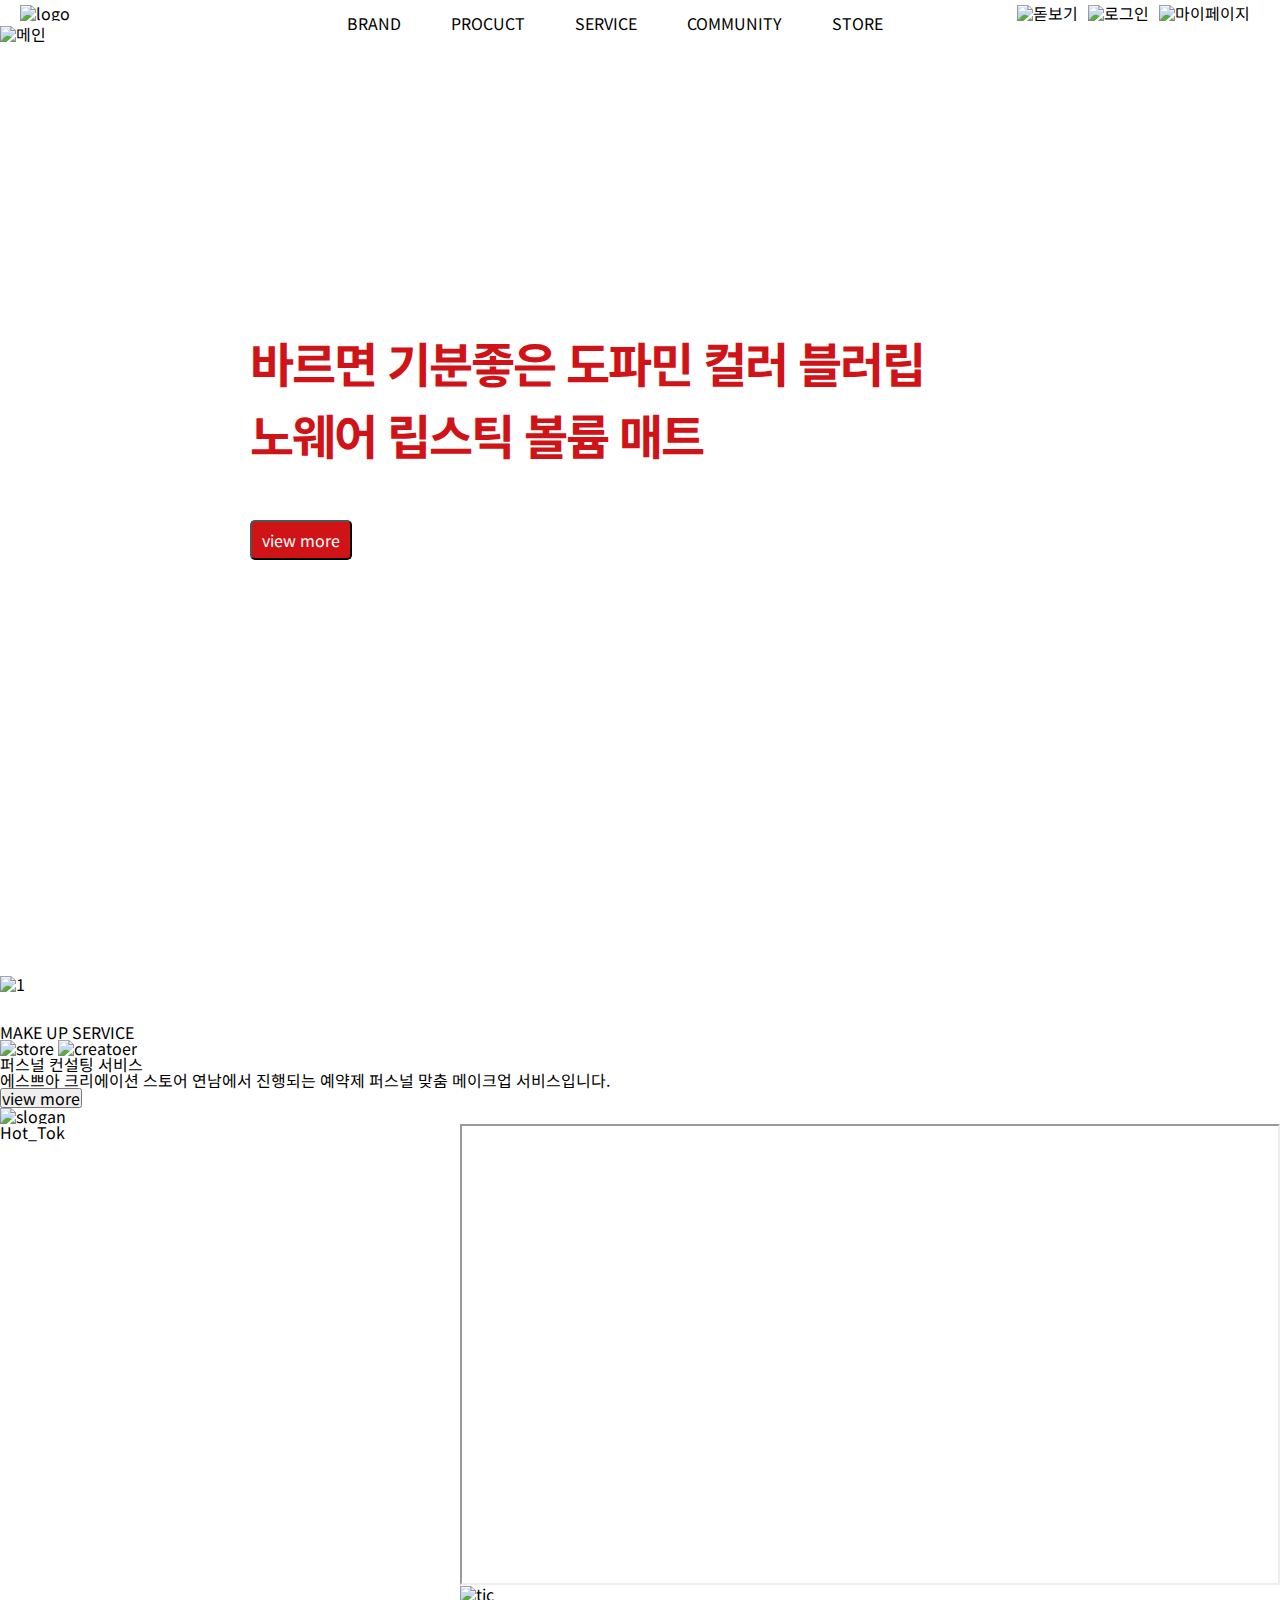
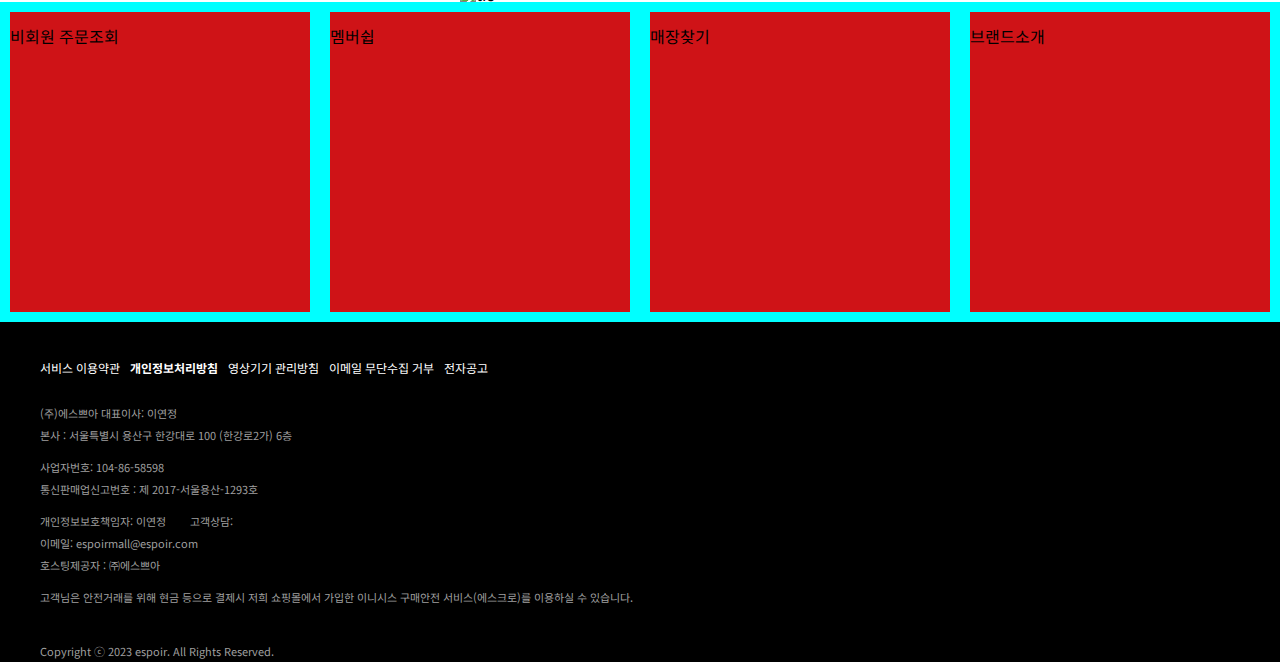
==== index.html @ 5858909c "Add files via upload" ====
<!DOCTYPE html>
<html lang="ko">
<head>
    <meta charset="UTF-8">
    <meta name="viewport" content="width=device-width, initial-scale=1.0">
    <title>Expect better you - 에스쁘아</title>
    <link rel="stylesheet" href="./styles/reset.css">
    <link rel="stylesheet" href="./styles/index.css">
    <link rel="stylesheet" href="./styles/responsive.css">
</head>
<body>
<!--header-->
    <div id="header">
        <h1><a href="#"><img src="./images/espoir_main/logo_b.png" alt="logo"></a></h1>
        <div class="gnb">
            <ul>
                <li><a href="#">BRAND</a></li>
                <li><a href="#">PROCUCT</a></li>
                <li><a href="#">SERVICE</a></li>
                <li><a href="#">COMMUNITY</a></li>
                <li><a href="#">STORE</a></li>
            </ul>
        </div>
        <div class="snb">
            <ul>
                <li><a href="#"><img src="./images/espoir_main/btn_sch.png" alt="돋보기"></a></li>
                <li><a href="#"><img src="./images/espoir_main/login.png" alt="로그인"></a></li>
                <li><a href="#"><img src="./images/espoir_main/person.png" alt="마이페이지"></a></li>
            </ul>
        </div>
    </div>
<!--main-->
    <div class="main">
        <img src="./images/espoir_main/main_01.jpg" alt="메인">
        <h1>바르면 기분좋은 도파민 컬러 블러립<br>노웨어 립스틱 볼륨 매트</h1>
        <form>
            <button type="button">view more</button>
        </form>
    </div>
<!--product-->
    <div id="product">
        <div class="pro_left">
            <h1><a href="#"><img src="./images/espoir_main/pro_01.jpg" alt="1"></a></h1>
            <ul class="bottom">
                <li><a href="#"><img src="./images/espoir_main/lip.jpg" alt=""></a></li>
                <li><a href="#"><img src="./images/espoir_main/lip2.jpg" alt=""></a></li>
            </ul>
        </div>
        <div class="list">
            <ul class="top">
                <li><a href="#"><img src="./images/espoir_main/001.jpg" alt=""></a></li>
                <li><a href="#"><img src="./images/espoir_main/002.jpg" alt=""></a></li>
                <li><a href="#"><img src="./images/espoir_main/003.jpg" alt=""></a></li>
            </ul>
            <ul class="bottom">
                <li><a href="#"><img src="./images/espoir_main/004.jpg" alt=""></a></li>
                <li><a href="#"><img src="./images/espoir_main/005.jpg" alt=""></a></li>
                <li><a href="#"><img src="./images/espoir_main/006.jpg" alt=""></a></li>
            </ul>
        </div>
    </div>
<!--service-->
    <div class="service">
        <h1>MAKE UP SERVICE</h1>
        <img src="./images/espoir_main/store_img.png" alt="store">
        <img src="./images/espoir_main/creator_title.png" alt="creatoer">
            <div class="txt">
                <h1>퍼스널 컨설팅 서비스</h1>
                    <p>에스쁘아 크리에이션 스토어 연남에서 진행되는 예약제 퍼스널 맞춤 메이크업 서비스입니다.</p>
            </div>
        <form>
            <button type="button">view more</button>
        </form>
        <div class="bg_slogan">
            <img src="./images/espoir_main/slogan_img.png" alt="slogan">
        </div>
    </div>
<!--video-->
    <div class="video">
        <h1>Hot_Tok</h1>
        <ul>
            <li><iframe width="820" height="461" src="https://www.youtube.com/embed/HzpWHqOU758" title="에스쁘아 신상 더슬릭 립스틱 전컬러 발색" allow="autoplay;" allowfullscreen></iframe></li>
            <li><a href="https://www.tiktok.com/embed/v2/7363589704983285009?lang=ko-KR">
                <img src="./images/espoir_main/tictok.jpg" alt="tic"></a></li>
        </ul>
    </div>
<!--ask-->
    <div class="ask">
    <ul>
        <li><img src="./images/espori_et/persona_02_img" alt=""><p>비회원 주문조회</p></li>
        <li><img src="./images/espori_et/persona_02_img" alt=""><p>멤버쉽</p></li>
        <li><img src="./images/espoir_main/store_img.png" alt=""><p>매장찾기</p></li>
        <li><img src="./images/espoir_main/logo_box.png" alt=""><p>브랜드소개</p></li>
    </ul>
    </div>
<!--footer-->
<div class="foot_bottom">
    <ul>
        <li>서비스 이용약관</li>
        <li><em>개인정보처리방침</em></li>
        <li>영상기기 관리방침</li>
        <li>이메일 무단수집 거부</li>
        <li>전자공고</li>
    </ul>
    <div class="address">
    <p>(주)에스쁘아 대표이사: 이연정&nbsp;&nbsp;&nbsp;&nbsp;&nbsp;&nbsp;
    <br class="m_view">본사 : 서울특별시 용산구 한강대로 100 (한강로2가) 6층
    </p>
    <p>
        사업자번호: 104-86-58598&nbsp;&nbsp;&nbsp;&nbsp;&nbsp;&nbsp;
        <br class="m_view">통신판매업신고번호 : 제 2017-서울용산-1293호&nbsp;&nbsp;&nbsp;&nbsp;&nbsp;&nbsp;
        <a>사업자 정보 확인</a>
    </p>
    <p>개인정보보호책임자: 이연정&nbsp;&nbsp;&nbsp;&nbsp;&nbsp;&nbsp;&nbsp;
        고객상담: <a href="tel:080-619-8888">080-619-8888</a>&nbsp;&nbsp;&nbsp;&nbsp;&nbsp;&nbsp;&nbsp;
        <br class="m_view">이메일: espoirmall@espoir.com&nbsp;&nbsp;&nbsp;&nbsp;&nbsp;&nbsp;
        <br class="m_view">호스팅제공자
        : ㈜에스쁘아</p>
    <p class="adr_txt">
        고객님은 안전거래를 위해 현금 등으로 결제시 저희 쇼핑몰에서 가입한 이니시스 구매안전 서비스(에스크로)를 이용하실 수 있습니다.&nbsp;&nbsp;
        <br class="m_view"><a href="#" onclick="javascript:window.open">서비스 가입사실 확인</a>
    </p>
    <p class="copyright">Copyright ⓒ 2023 espoir. All Rights Reserved.</p></div>
</div>
</body>
</html>
---- styles/index.css ----
html,body {width:100vw; overflow-x:hidden;}
/*header*/
#header {
    font-family:'Noto Sans KR',sans-serif;
    width: 100vw;
    display: flex;
    justify-content:space-between;
    margin:0 auto;
    padding:5px 20px;
}
#header h1{}
#header h1 a{}
#header h1 a img{width: 100%;}
#header .gnb {
    display: flex;
    justify-content: center;
    align-items: center;
    position:absolute; width:100%;
    left:0; top:15px;}
#header .gnb ul{
    display: flex;
    justify-content:center;}
#header .gnb ul li{
    margin-right:50px;
    position:relative;}
#header .snb{}
#header .snb ul{display:flex;}
#header .snb ul li{
    align-content: center;
    margin-right:10px;
    position:relative;
    display:block;
    justify-items: center;}
/*main*/
.main {
    height:950px;}
.main img{
    width: 100%;
    position:absolute;}
.main h1{
    display:inline-block;
    margin:300px 0px 0px 250px;
    position:relative;
    font-size:3rem; 
    color: #CF1317;
    line-height:1.5;
    font-weight: 700;
    letter-spacing:-2px;
}
.main form {position: absolute;}
.main form button{
    margin:50px 0px 0px 250px;
    background-color: #CF1317;
    color:#fff;
    padding: 10px;
    border-radius:5px;
}
/*product*/
#product {display: flex;}
#product .pro_left{}
#product .pro_left h1{width:100%;}
#product .pro_left h1 a{}
#product .pro_left h1 a img{width: 100%;}

#product .pro_left .bottom{display: flex;}
#product .pro_left .bottom li{width:calc(100% / 2);}
#product .pro_left .bottom li a{}
#product .pro_left .bottom li a img{width: 100%;}

#product .list{
    width:1245px;
    display:flex;
    flex-wrap: nowrap;
}
#product .list .top{width:calc(100% / 3);}
#product .list .top li{}
#product .list .top li a{}
#product .list .top li a img{width: 100%;}

#product .list .bottom{
    width:100%;
    display:flex;
    flex-wrap: nowrap;}
#product .list .bottom li{width: 100%;}
#product .list .bottom li a{}
#product .list .bottom li a img{width: 100%;}

/*service*/
.sevice {}
.sevice h1{    
    display:inline-block;
    margin:300px 0px 0px 250px;
    position:relative;
    font-size:3rem; 
    color: #CF1317;
    line-height:1.5;
    font-weight: 700;
    letter-spacing:-2px;}
.sevice img{}
.sevice img:nth-child(1){}
.sevice .txt{}
.sevice .txt h1{}
.sevice .txt h1 p{}
.sevice button{}
.sevice .bg_slogan{}
.sevice .bg_slogan img{width: 100%;}
/*video*/
.video {    
    display:flex;
    flex-wrap: nowrap;
    justify-content: space-between;}
.video h1{}
.video ul{}
.video ul li{}
.video ul li iframe{}
.video ul li a{}
.video ul li a img{width: 100%;}
/*ask*/
.ask {
    background-color: aqua;
    display:flex;
    flex-wrap: nowrap;
}
.ask ul{display:flex;}
.ask ul li{
    margin: 10px;
    width:300px; height: 300px;
    background-color: #CF1317;}
.ask ul li img{}
.ask ul li img p{width:300px; height: 300px;}
/*footer*/
.foot_bottom{
    padding: 40px 40px 0;
    background-color: black; font-size: 1rem;
    width: 100%; position: relative;
}
.foot_bottom ul{
    display: flex;
    float: left;
    font-size: 0.75rem; color:#fff;
}
.foot_bottom ul li{
    margin-right:10px;
    display: flex;
    justify-content: center;
}
.foot_bottom ul li em{font-weight: 700;}
.foot_bottom .address{margin-top:40px; color: #9f9f9f;}
.foot_bottom .address p{
    margin-top:10px;
    align-content: left;
    font-size: 0.688rem; 
    line-height:2;}
.foot_bottom .address p .copyright{margin-top:27px;}

opacity:1;transform:scale(1)
---- styles/responsive.css ----
/* 첫 설계(style.css)를 Desktop 큰 화면 기준으로 했기 때문에 max-width 부터 반응형 진행 */

/* 첫 설계(style.css)를 Desktop 큰 화면 기준으로 했기 때문에 max-width 부터 반응형 진행 */
@media screen and (max-width:920px){
    /* 데스크탑 메뉴 숨기기 */
    header > snb {display:none;}
    /* 모바일 메뉴(햄버거 스타일) 보이기 */
    header h1 a img{display:none;}
    .main h1{display:block;}
}

@media screen and (max-width:920px){
    /* 데스크탑 메뉴 숨기기 */
    header > nav {display:none;}
    /* 모바일 메뉴(햄버거 스타일) 보이기 */
    header .lnb .m_nav {display:block;}
    
}
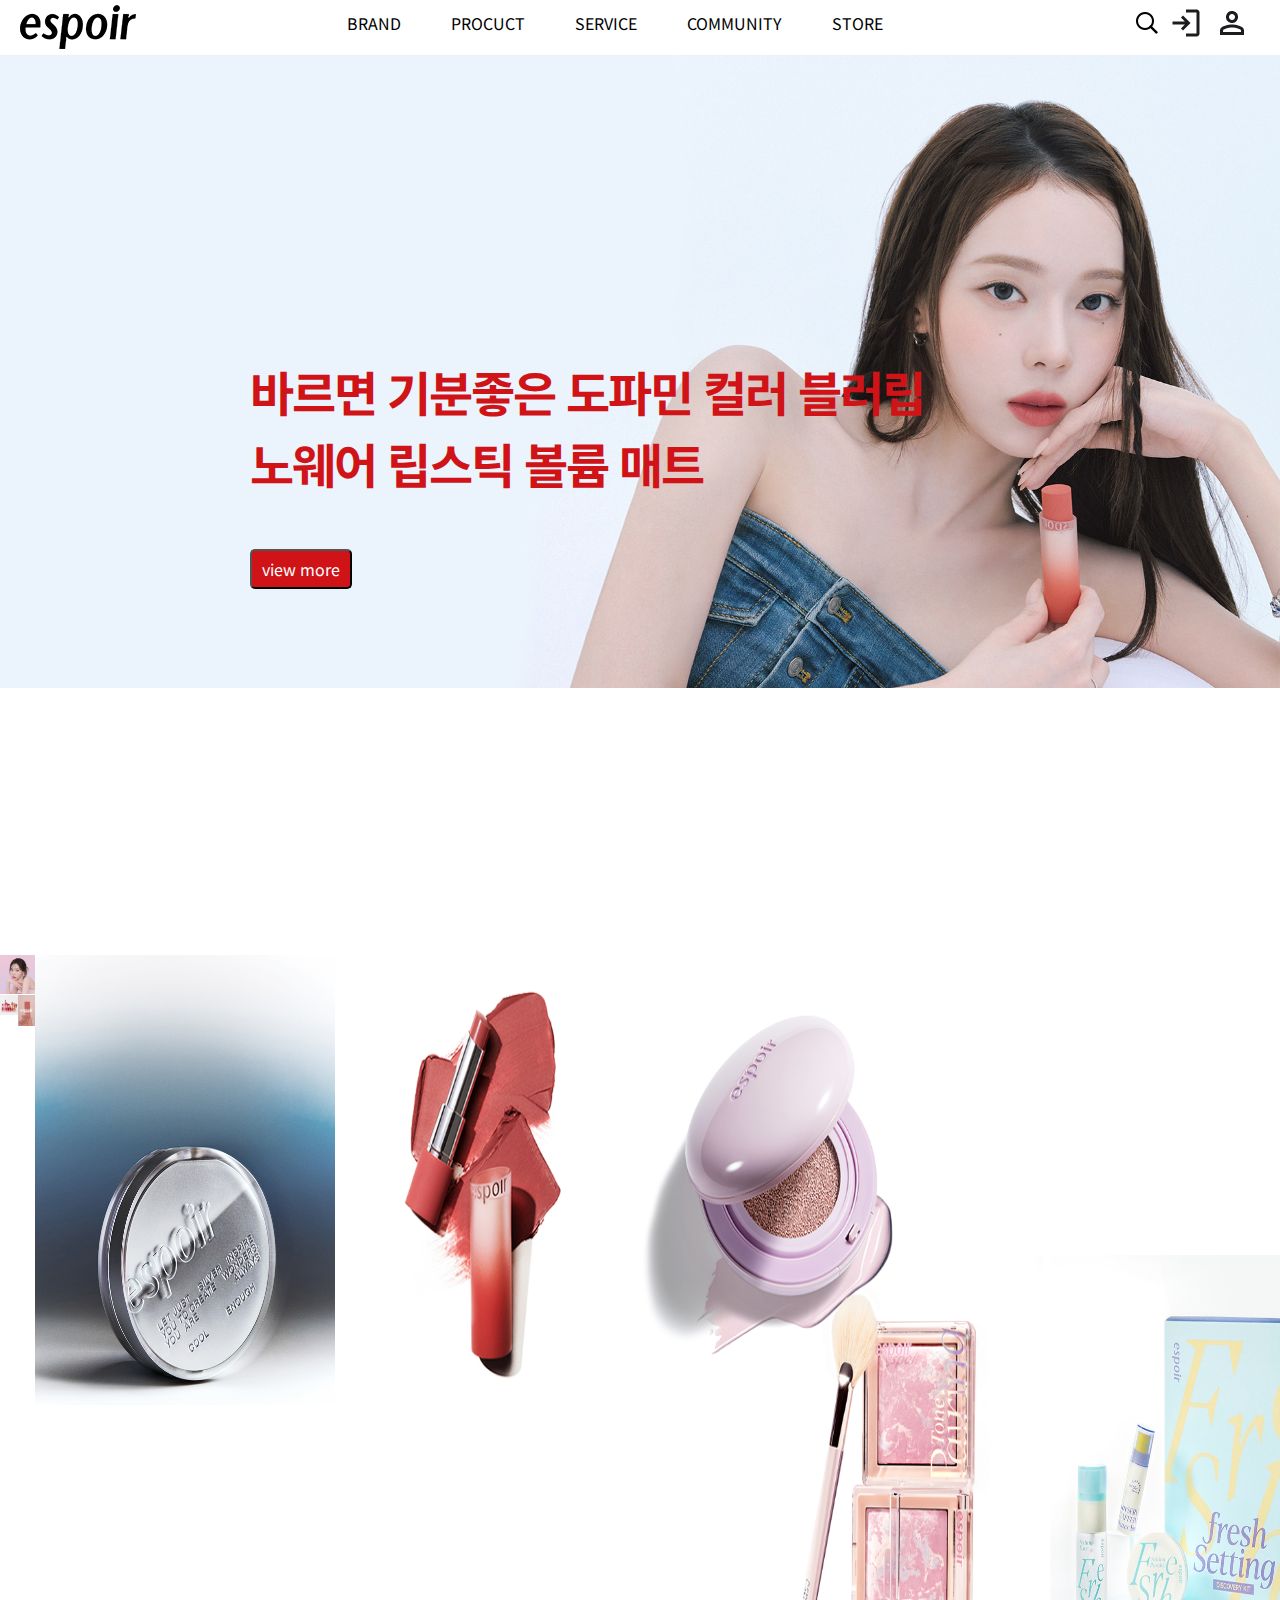
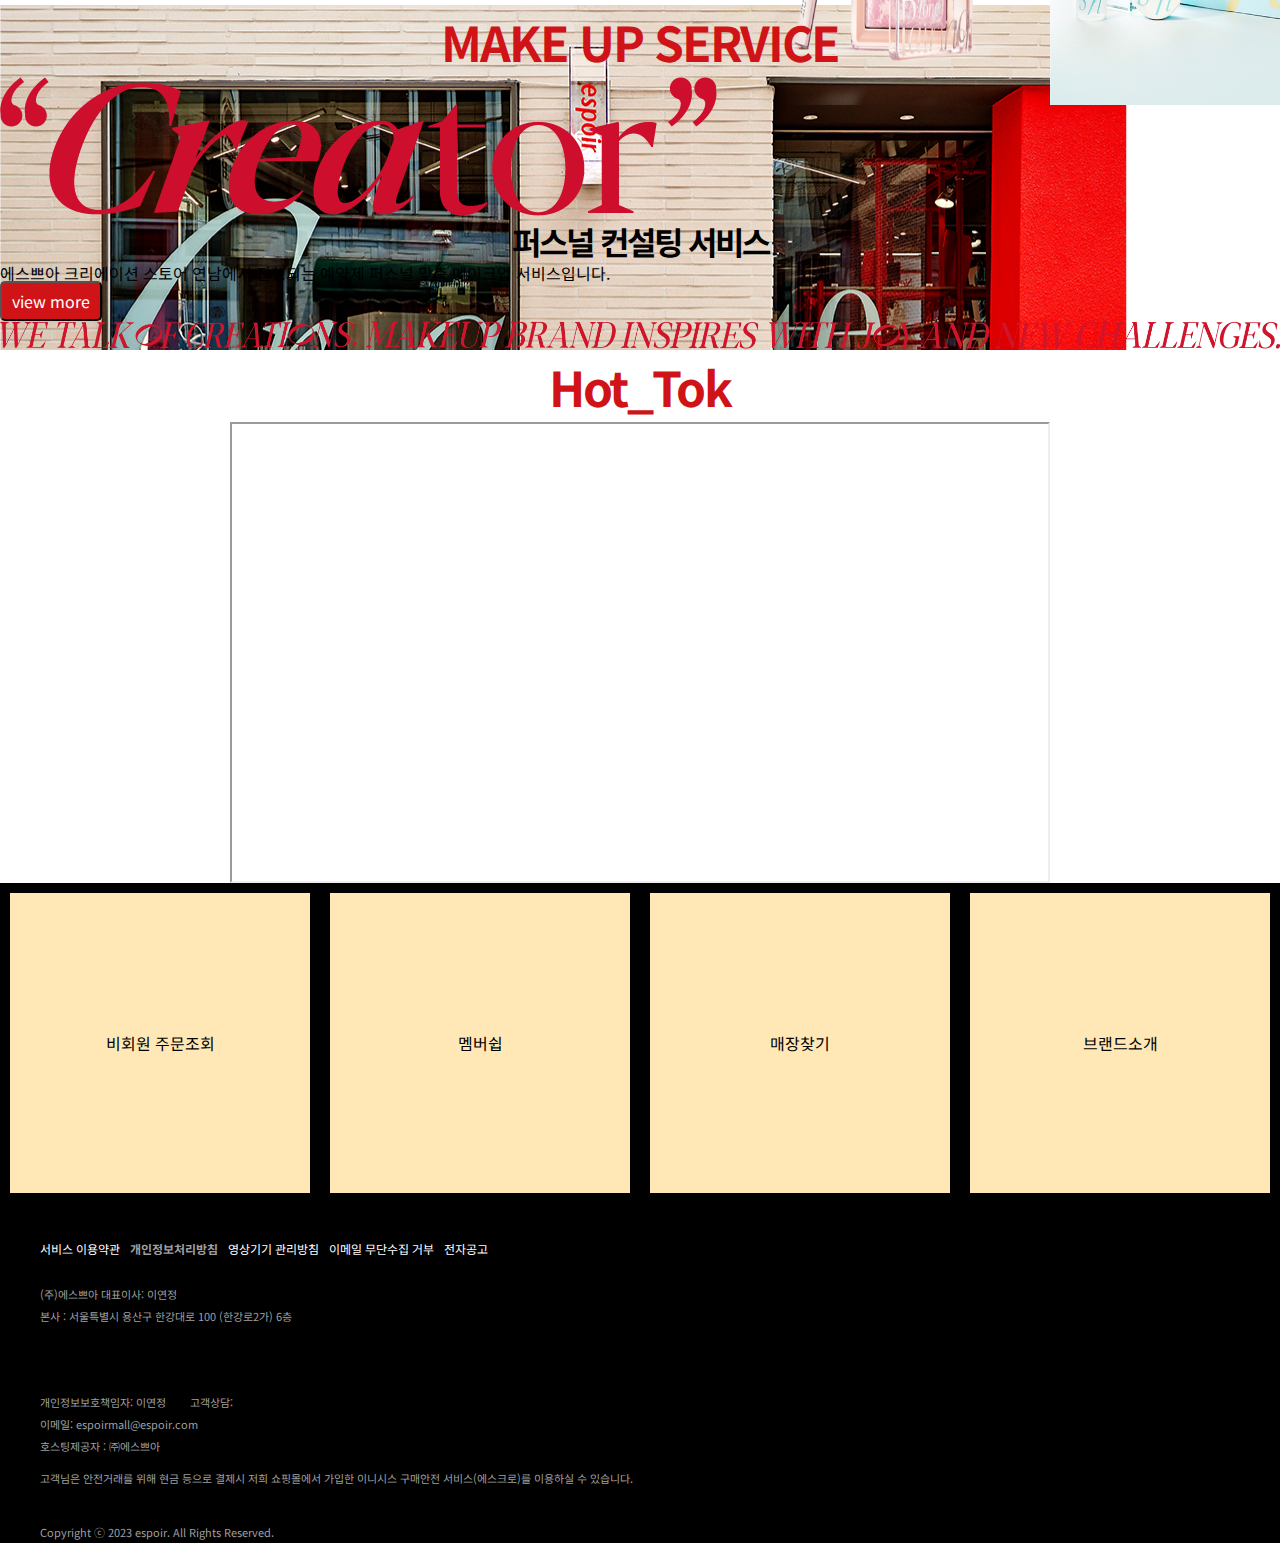
==== commit 5bf4b729: "Add files via upload" ====
--- a/index.html
+++ b/index.html
@@ -31,11 +31,12 @@
     </div>
 <!--main-->
     <div class="main">
-        <img src="./images/espoir_main/main_01.jpg" alt="메인">
+        <div class="visual">
         <h1>바르면 기분좋은 도파민 컬러 블러립<br>노웨어 립스틱 볼륨 매트</h1>
-        <form>
-            <button type="button">view more</button>
-        </form>
+            <form>
+                <button type="button">view more</button>
+            </form>
+        </div>
     </div>
 <!--product-->
     <div id="product">
@@ -49,11 +50,11 @@
         <div class="list">
             <ul class="top">
                 <li><a href="#"><img src="./images/espoir_main/001.jpg" alt=""></a></li>
-                <li><a href="#"><img src="./images/espoir_main/002.jpg" alt=""></a></li>
-                <li><a href="#"><img src="./images/espoir_main/003.jpg" alt=""></a></li>
+                <li><a href="#"><img src="./images/espoir_main/002.png" alt=""></a></li>
+                <li><a href="#"><img src="./images/espoir_main/003.png" alt=""></a></li>
             </ul>
             <ul class="bottom">
-                <li><a href="#"><img src="./images/espoir_main/004.jpg" alt=""></a></li>
+                <li><a href="#"><img src="./images/espoir_main/004.png" alt=""></a></li>
                 <li><a href="#"><img src="./images/espoir_main/005.jpg" alt=""></a></li>
                 <li><a href="#"><img src="./images/espoir_main/006.jpg" alt=""></a></li>
             </ul>
@@ -62,7 +63,6 @@
 <!--service-->
     <div class="service">
         <h1>MAKE UP SERVICE</h1>
-        <img src="./images/espoir_main/store_img.png" alt="store">
         <img src="./images/espoir_main/creator_title.png" alt="creatoer">
             <div class="txt">
                 <h1>퍼스널 컨설팅 서비스</h1>
@@ -81,16 +81,15 @@
         <ul>
             <li><iframe width="820" height="461" src="https://www.youtube.com/embed/HzpWHqOU758" title="에스쁘아 신상 더슬릭 립스틱 전컬러 발색" allow="autoplay;" allowfullscreen></iframe></li>
             <li><a href="https://www.tiktok.com/embed/v2/7363589704983285009?lang=ko-KR">
-                <img src="./images/espoir_main/tictok.jpg" alt="tic"></a></li>
-        </ul>
+                <img src="./images/espoir_main/tictok.jpg" alt="">
     </div>
 <!--ask-->
     <div class="ask">
     <ul>
-        <li><img src="./images/espori_et/persona_02_img" alt=""><p>비회원 주문조회</p></li>
-        <li><img src="./images/espori_et/persona_02_img" alt=""><p>멤버쉽</p></li>
-        <li><img src="./images/espoir_main/store_img.png" alt=""><p>매장찾기</p></li>
-        <li><img src="./images/espoir_main/logo_box.png" alt=""><p>브랜드소개</p></li>
+        <li><img src="#" alt=""><p>비회원 주문조회</p></li>
+        <li><img src="#" alt=""><p>멤버쉽</p></li>
+        <li><img src="#" alt=""><p>매장찾기</p></li>
+        <li><img src="#" alt=""><p>브랜드소개</p></li>
     </ul>
     </div>
 <!--footer-->
@@ -106,9 +105,7 @@
     <p>(주)에스쁘아 대표이사: 이연정&nbsp;&nbsp;&nbsp;&nbsp;&nbsp;&nbsp;
     <br class="m_view">본사 : 서울특별시 용산구 한강대로 100 (한강로2가) 6층
     </p>
-    <p>
-        사업자번호: 104-86-58598&nbsp;&nbsp;&nbsp;&nbsp;&nbsp;&nbsp;
-        <br class="m_view">통신판매업신고번호 : 제 2017-서울용산-1293호&nbsp;&nbsp;&nbsp;&nbsp;&nbsp;&nbsp;
+    <p>사업자번호: 104-86-58598&nbsp;&nbsp;&nbsp;&nbsp;&nbsp;&nbsp;<br class="m_view">통신판매업신고번호 : 제 2017-서울용산-1293호&nbsp;&nbsp;&nbsp;&nbsp;&nbsp;&nbsp;
         <a>사업자 정보 확인</a>
     </p>
     <p>개인정보보호책임자: 이연정&nbsp;&nbsp;&nbsp;&nbsp;&nbsp;&nbsp;&nbsp;
--- a/styles/index.css
+++ b/styles/index.css
@@ -32,12 +32,14 @@
     display:block;
     justify-items: center;}
 /*main*/
-.main {
-    height:950px;}
-.main img{
-    width: 100%;
-    position:absolute;}
-.main h1{
+.main .visual{
+    margin: 0 auto;
+    background-size: 100%;
+    height: 100vh; 
+    background-repeat: no-repeat;
+    background-image: url(../images/espoir_main/main_01.jpg);}
+.main {}
+.main .visual h1{
     display:inline-block;
     margin:300px 0px 0px 250px;
     position:relative;
@@ -56,13 +58,13 @@
     border-radius:5px;
 }
 /*product*/
-#product {display: flex;}
+#product {display: flex; flex-wrap: nowrap;}
 #product .pro_left{}
 #product .pro_left h1{width:100%;}
 #product .pro_left h1 a{}
 #product .pro_left h1 a img{width: 100%;}
 
-#product .pro_left .bottom{display: flex;}
+#product .pro_left .bottom{display: flex; flex-wrap: nowrap;}
 #product .pro_left .bottom li{width:calc(100% / 2);}
 #product .pro_left .bottom li a{}
 #product .pro_left .bottom li a img{width: 100%;}
@@ -72,85 +74,128 @@
     display:flex;
     flex-wrap: nowrap;
 }
-#product .list .top{width:calc(100% / 3);}
+#product .list .top{
+    width:calc(100% / 3);
+    height: 50px;
+    display:flex;
+    flex-wrap: nowrap;}
 #product .list .top li{}
 #product .list .top li a{}
-#product .list .top li a img{width: 100%;}
+#product .list .top li a img{width:300px; height:50vh;}
 
 #product .list .bottom{
-    width:100%;
-    display:flex;
-    flex-wrap: nowrap;}
-#product .list .bottom li{width: 100%;}
+    margin: 300px;
+    width:calc(100% / 3);
+    height: 50px;
+    display:flex;
+    flex-wrap: nowrap;
+    justify-content: left;
+}
+#product .list .bottom li{}
 #product .list .bottom li a{}
-#product .list .bottom li a img{width: 100%;}
+#product .list .bottom li a img{width:300px; height:50vh;}
 
 /*service*/
-.sevice {}
-.sevice h1{    
-    display:inline-block;
-    margin:300px 0px 0px 250px;
+.service {
+    background-image: url(../images/espoir_main/store_img.png);
+    background-repeat: no-repeat;
+    opacity:1;
+    width: 100%;
+}
+.service h1{
+    display:flex;
+    justify-content: center;
     position:relative;
     font-size:3rem; 
     color: #CF1317;
     line-height:1.5;
     font-weight: 700;
     letter-spacing:-2px;}
-.sevice img{}
-.sevice img:nth-child(1){}
-.sevice .txt{}
-.sevice .txt h1{}
-.sevice .txt h1 p{}
-.sevice button{}
-.sevice .bg_slogan{}
-.sevice .bg_slogan img{width: 100%;}
+.service img{    
+}
+.service img:nth-child(1){justify-content: center;}
+.service .txt{}
+.service .txt h1{ 
+    position:relative;
+    font-size:2rem; 
+    color: #000000;
+    line-height:1.5;
+    font-weight:700;
+    letter-spacing:-2px; }
+.service .txt h1 p{}
+.service button{
+    background-color: #CF1317;
+    color:#fff;
+    padding: 10px;
+    border-radius:5px;}
+.service .bg_slogan{}
+.service .bg_slogan img{width: 100%;}
 /*video*/
-.video {    
-    display:flex;
-    flex-wrap: nowrap;
-    justify-content: space-between;}
-.video h1{}
-.video ul{}
+.video {}
+.video h1{ display:flex;
+    justify-content: center;
+    position:relative;
+    font-size:3rem; 
+    color: #CF1317;
+    line-height:1.5;
+    font-weight: 700;
+    letter-spacing:-2px;}
+.video ul{ 
+    display:flex;
+    flex-wrap: nowrap;
+    justify-content:center;}
 .video ul li{}
-.video ul li iframe{}
+.video ul li iframe{
+    display:flex;
+    flex-wrap: nowrap;
+    justify-content::center;}
 .video ul li a{}
-.video ul li a img{width: 100%;}
+.video ul li a img{    
+    display:flex;
+    flex-wrap: nowrap;}
 /*ask*/
 .ask {
-    background-color: aqua;
-    display:flex;
-    flex-wrap: nowrap;
-}
-.ask ul{display:flex;}
+    background-color:#000000;
+    display:flex;
+    flex-wrap: nowrap;
+}
+.ask ul{
+    display:flex;
+    flex-wrap: nowrap;
+    justify-content: center;}
 .ask ul li{
+    font-weight:700;
+    display: flex; 
+    align-items: center;
+    justify-content: center;
     margin: 10px;
     width:300px; height: 300px;
-    background-color: #CF1317;}
+    background-color: #ffe8b6;}
 .ask ul li img{}
-.ask ul li img p{width:300px; height: 300px;}
+.ask ul li img p{}
 /*footer*/
 .foot_bottom{
     padding: 40px 40px 0;
     background-color: black; font-size: 1rem;
     width: 100%; position: relative;
+    color: #9f9f9f;
 }
 .foot_bottom ul{
     display: flex;
     float: left;
-    font-size: 0.75rem; color:#fff;
+    font-size: 0.75rem; color:#fff; 
 }
 .foot_bottom ul li{
     margin-right:10px;
     display: flex;
     justify-content: center;
 }
-.foot_bottom ul li em{font-weight: 700;}
+.foot_bottom ul li em{font-weight:700; color: #9f9f9f;}
 .foot_bottom .address{margin-top:40px; color: #9f9f9f;}
 .foot_bottom .address p{
+    color: #9f9f9f;
     margin-top:10px;
     align-content: left;
-    font-size: 0.688rem; 
+    font-size: 0.688rem;
     line-height:2;}
-.foot_bottom .address p .copyright{margin-top:27px;}
-
-opacity:1;transform:scale(1)+.foot_bottom .address p .copyright{color: #9f9f9f; margin-top:27px;}
--- a/styles/responsive.css
+++ b/styles/responsive.css
@@ -1,18 +1,22 @@
 /* 첫 설계(style.css)를 Desktop 큰 화면 기준으로 했기 때문에 max-width 부터 반응형 진행 */
 
 /* 첫 설계(style.css)를 Desktop 큰 화면 기준으로 했기 때문에 max-width 부터 반응형 진행 */
-@media screen and (max-width:920px){
-    /* 데스크탑 메뉴 숨기기 */
-    header > snb {display:none;}
-    /* 모바일 메뉴(햄버거 스타일) 보이기 */
-    header h1 a img{display:none;}
-    .main h1{display:block;}
+/*반응형웹 responsive.css*/
+/*기존 CSS에서 변경되는 사항만 작성한다.*/
+/*media 조건 시작값 max 기준 사이트너비값 주로 이용*/
+@media screen and (max-width:1920px){
+} 
+
+
+@media screen and (max-width:1200px){
+    .main .visual h1{font-size: 1rem;}
+    .main {position:relative;}
+    .main .visual{ 
+        position:absolute;}
 }
-
-@media screen and (max-width:920px){
-    /* 데스크탑 메뉴 숨기기 */
-    header > nav {display:none;}
-    /* 모바일 메뉴(햄버거 스타일) 보이기 */
-    header .lnb .m_nav {display:block;}
-    
+@media screen and (max-width:760px){
+    #header .gnb{display:none;}
+    .main .visual h1{font-size: 1rem;}
+    .main {position:relative;}
+    .main .visual{position:absolute;}
 }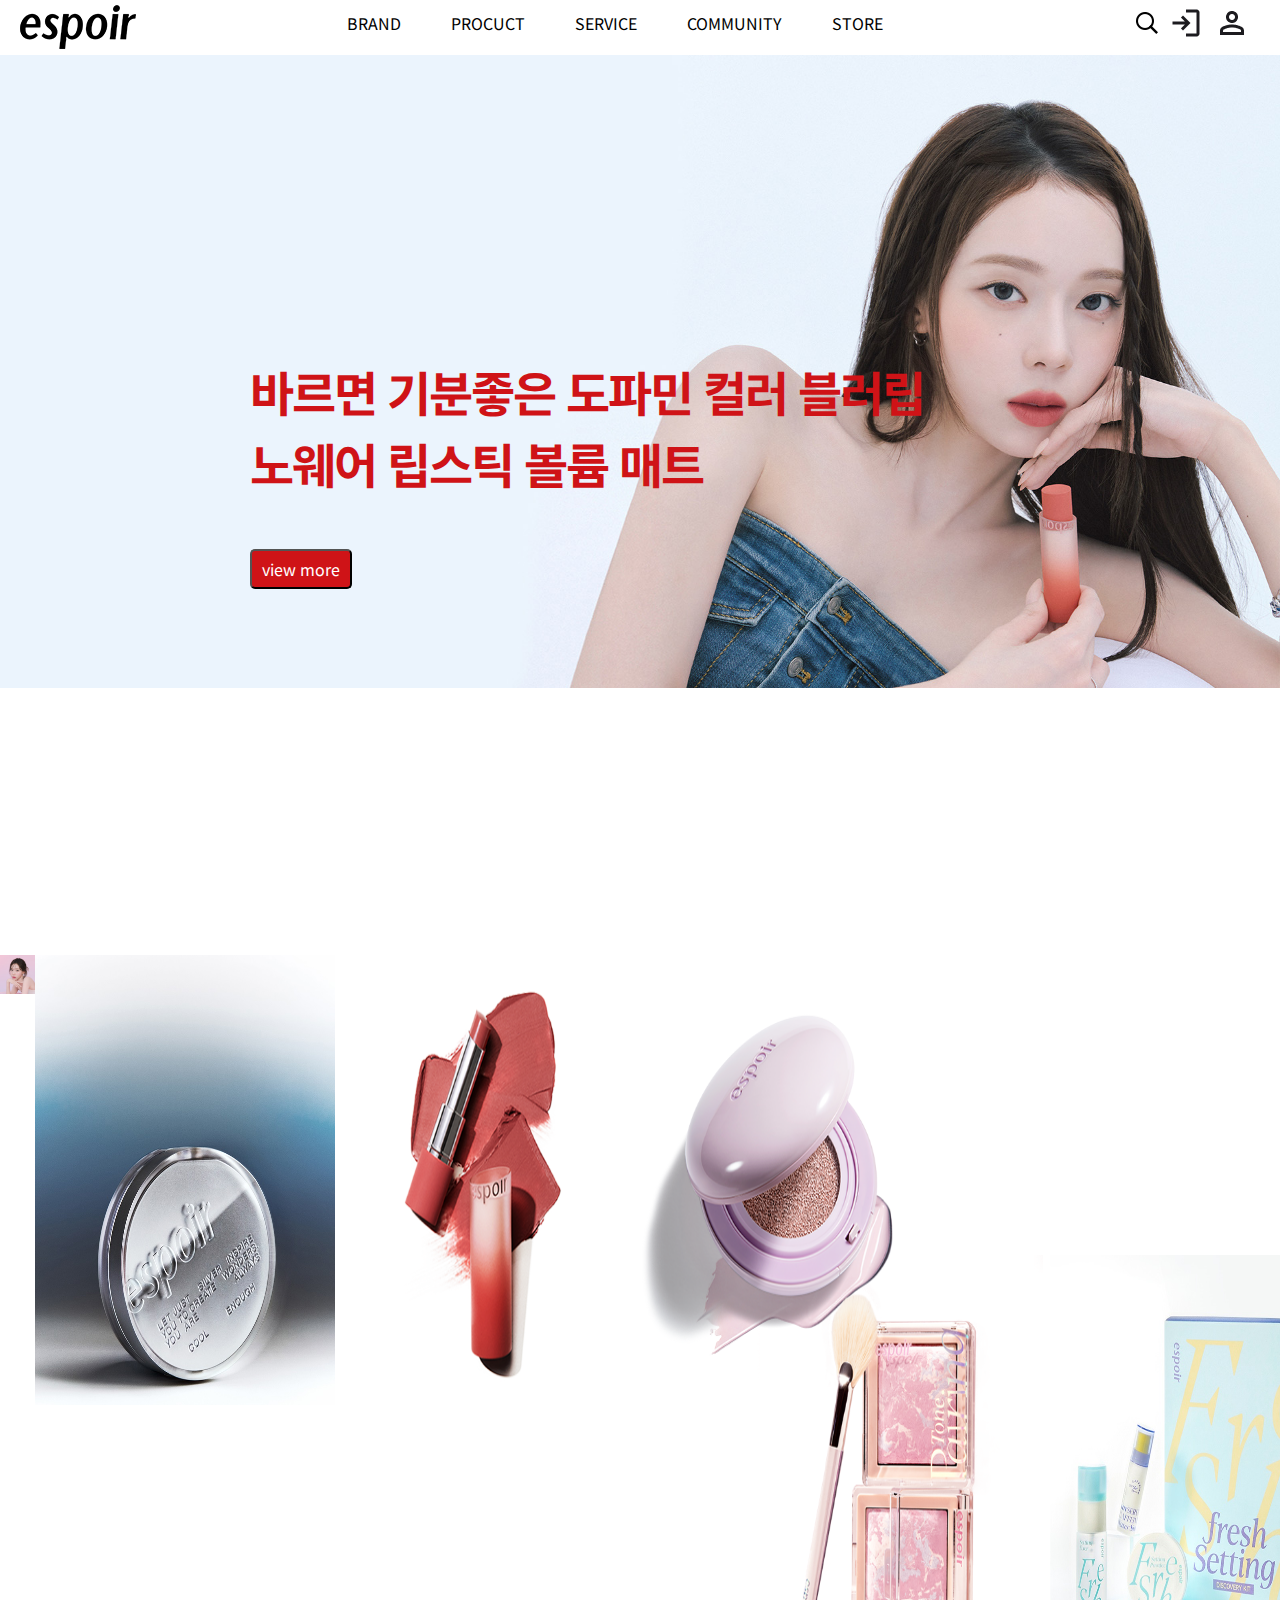
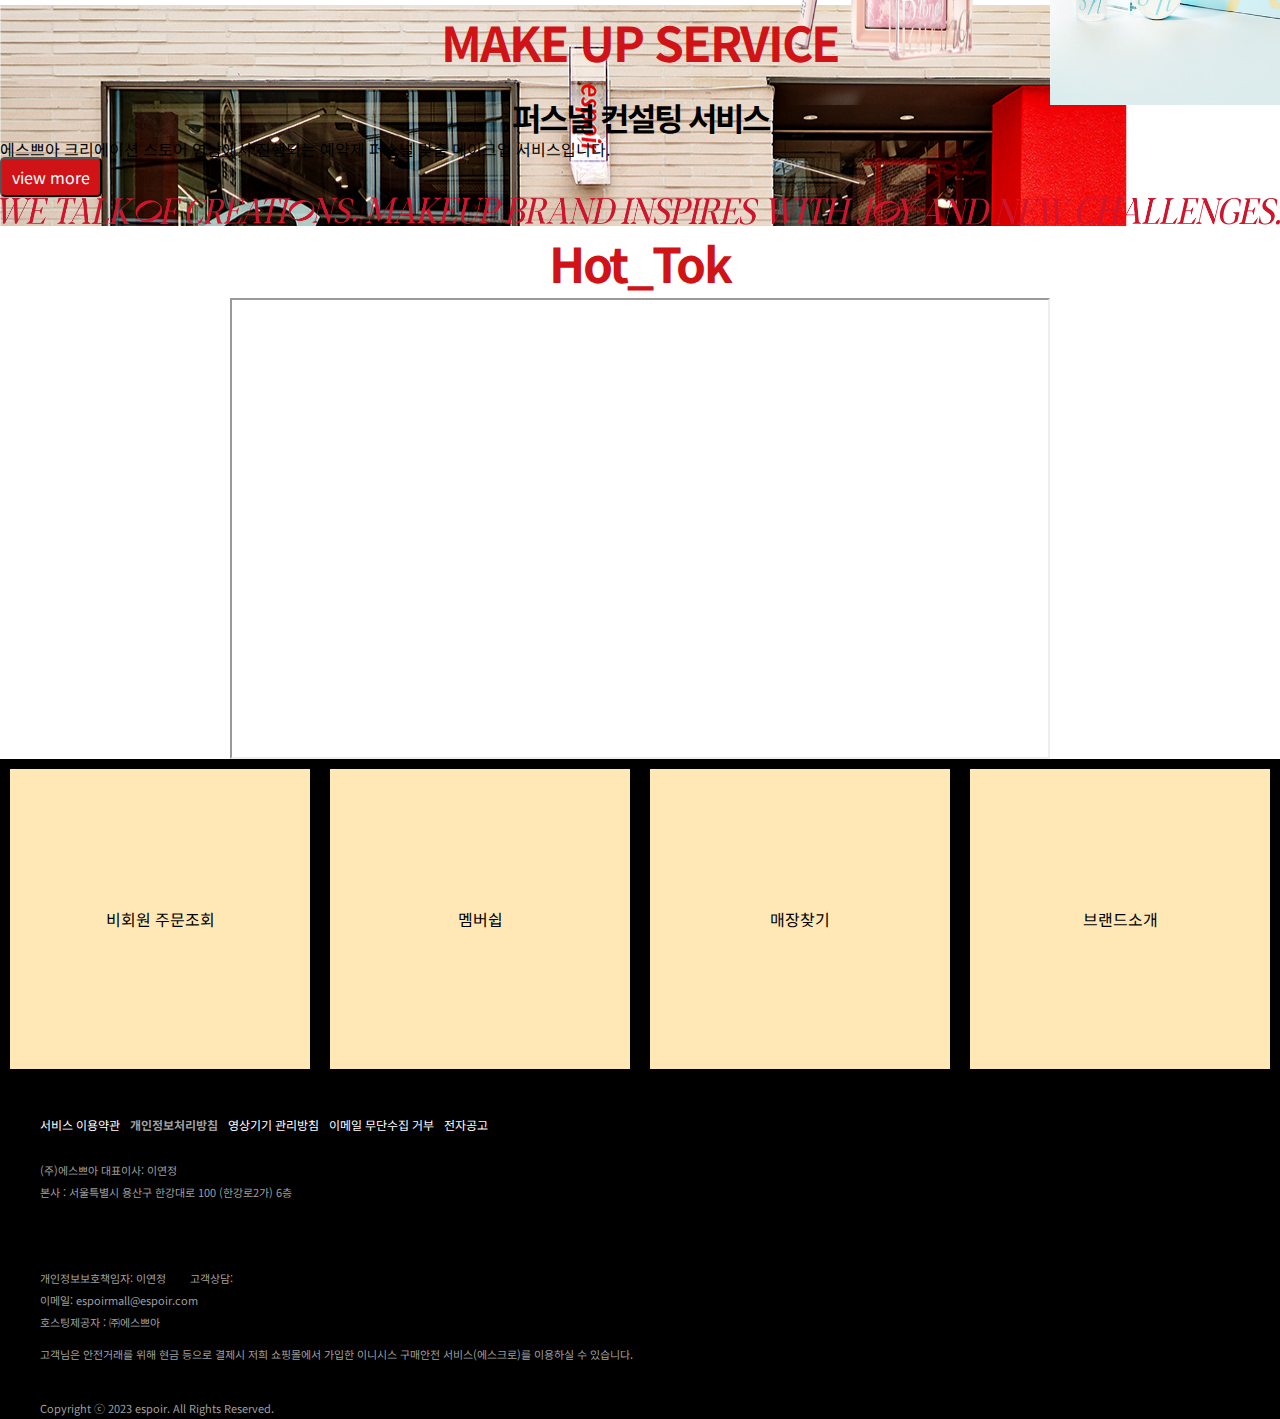
==== commit dac0e01c: "Add files via upload" ====
--- a/index.html
+++ b/index.html
@@ -41,10 +41,10 @@
 <!--product-->
     <div id="product">
         <div class="pro_left">
-            <h1><a href="#"><img src="./images/espoir_main/pro_01.jpg" alt="1"></a></h1>
+            <h1><a href="#"><img src="./images/espoir_main/pro_01.jpg" alt=""></a></h1>
             <ul class="bottom">
-                <li><a href="#"><img src="./images/espoir_main/lip.jpg" alt=""></a></li>
-                <li><a href="#"><img src="./images/espoir_main/lip2.jpg" alt=""></a></li>
+                <li><a href="#"></a></li>
+                <li><a href="#"></a></li>
             </ul>
         </div>
         <div class="list">
@@ -63,7 +63,7 @@
 <!--service-->
     <div class="service">
         <h1>MAKE UP SERVICE</h1>
-        <img src="./images/espoir_main/creator_title.png" alt="creatoer">
+        <img src="" alt="">
             <div class="txt">
                 <h1>퍼스널 컨설팅 서비스</h1>
                     <p>에스쁘아 크리에이션 스토어 연남에서 진행되는 예약제 퍼스널 맞춤 메이크업 서비스입니다.</p>
